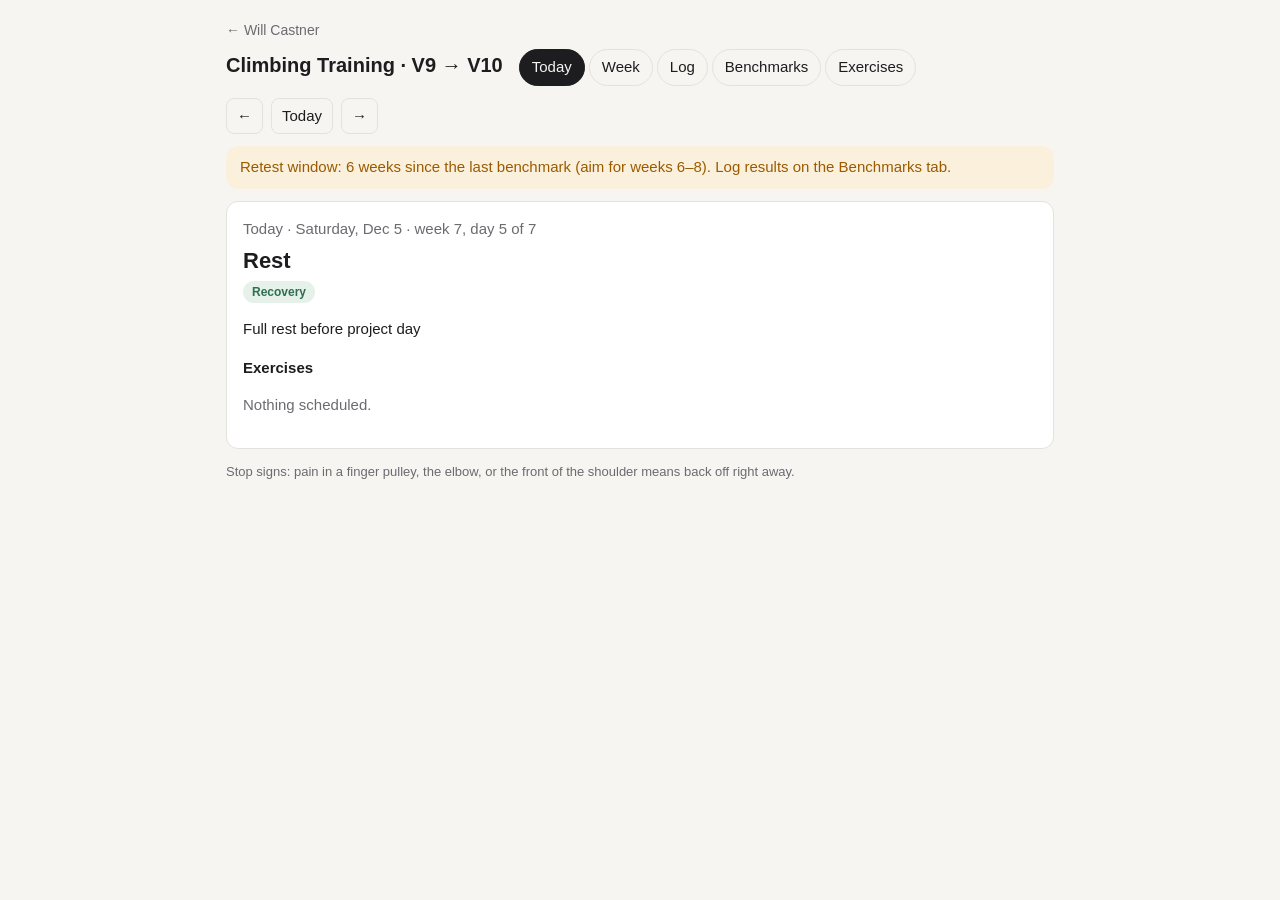
==== docs/climbing/index.html @ 8ac04bdc "Climbing training tracker at /climbing/ A self-contained page for the V9 -> V10 training plan: today" ====
<!doctype html>
<html lang="en">
<head>
<meta charset="utf-8">
<meta name="viewport" content="width=device-width,initial-scale=1">
<title>Climbing Training</title>
<style>
:root{--bg:#f6f5f2;--card:#fff;--fg:#1d1d1f;--mut:#6b6b70;--line:#e3e2dd;--acc:#2f6f4f;--accbg:#e6f1ea;--warn:#9a5b00;--warnbg:#fbf0dc;--red:#a33;--r:12px}
@media (prefers-color-scheme:dark){:root{--bg:#121214;--card:#1c1c1f;--fg:#ececee;--mut:#9a9aa2;--line:#2c2c31;--acc:#6fc196;--accbg:#1d2e25;--warn:#e0a84a;--warnbg:#33281a;--red:#e07a7a}}
*{box-sizing:border-box}
body{margin:0;background:var(--bg);color:var(--fg);font:15px/1.5 -apple-system,BlinkMacSystemFont,"Segoe UI",Roboto,sans-serif}
header{max-width:860px;margin:0 auto;padding:20px 16px 4px;display:flex;flex-wrap:wrap;gap:8px 16px;align-items:baseline}
h1{font-size:20px;margin:0}
.back{flex-basis:100%;color:var(--mut);text-decoration:none;font-size:14px}
.back:hover{color:var(--fg)}
nav{display:flex;gap:4px;flex-wrap:wrap}
nav button{background:none;border:1px solid var(--line);color:var(--fg);padding:6px 12px;border-radius:999px;cursor:pointer;font:inherit}
nav button[aria-pressed=true]{background:var(--fg);color:var(--bg);border-color:var(--fg)}
main{max-width:860px;margin:0 auto;padding:8px 16px 40px}
.card{background:var(--card);border:1px solid var(--line);border-radius:var(--r);padding:16px;margin:12px 0}
.row{display:flex;flex-wrap:wrap;gap:8px;align-items:center}
.mut{color:var(--mut)}
.pill{display:inline-block;font-size:12px;padding:2px 9px;border-radius:999px;background:var(--accbg);color:var(--acc);font-weight:600}
.pill.warn{background:var(--warnbg);color:var(--warn)}
.banner{border-radius:var(--r);padding:10px 14px;margin:12px 0;background:var(--warnbg);color:var(--warn)}
h2{font-size:22px;margin:4px 0}
h3{font-size:15px;margin:16px 0 6px}
table{width:100%;border-collapse:collapse}
th,td{text-align:left;padding:8px 6px;border-bottom:1px solid var(--line);vertical-align:top}
th{font-size:12px;color:var(--mut);font-weight:600;text-transform:uppercase;letter-spacing:.03em}
tr.today td{background:var(--accbg)}
ul.ex{list-style:none;padding:0;margin:0}
ul.ex li{padding:10px 0;border-bottom:1px solid var(--line)}
ul.ex li:last-child{border-bottom:0}
.ex b{display:block}
input,button.act,select{font:inherit;padding:7px 10px;border-radius:8px;border:1px solid var(--line);background:var(--card);color:var(--fg)}
input[type=number]{width:7em}
button.act{cursor:pointer;background:var(--acc);border-color:var(--acc);color:#fff}
button.ghost{cursor:pointer;background:none;border:1px solid var(--line);color:var(--fg);padding:6px 10px;border-radius:8px;font:inherit}
.logform{display:flex;flex-wrap:wrap;gap:8px;align-items:center;margin-top:6px}
.scroll{overflow-x:auto}
svg text{fill:var(--mut);font-size:11px}
.small{font-size:13px}
</style>
</head>
<body>
<header>
  <a class="back" href="/">&larr; Will Castner</a>
  <h1>Climbing Training · V9 → V10</h1>
  <nav aria-label="views">
    <button data-view="today" aria-pressed="true">Today</button>
    <button data-view="week">Week</button>
    <button data-view="log">Log</button>
    <button data-view="bench">Benchmarks</button>
    <button data-view="library">Exercises</button>
  </nav>
</header>
<main id="app"></main>
<script>
(function(){
// ---- data (from the training doc, 10/20/2026) ------------------------------
var ANCHOR = new Date(2026, 9, 20); // Tue Oct 20 2026 = Day 1, local time
var BW = 160;
var SCHEDULE = [
  {day:1, session:"Fingers + limit bouldering", focus:"Finger strength", work:"Max hangs, then 60–75 min of V9–V10 limit problems", ex:["Max hangs","Limit bouldering"], climb:true},
  {day:2, session:"Strength + antagonists", focus:"Pulling power", work:"Weighted pull-ups, front lever holds, push-ups or dips, band external rotations, shoulder mobility", ex:["Weighted pull-ups","Front lever progression","Push-ups or dips","Band external rotations","Shoulder mobility routine"], climb:false},
  {day:3, session:"Rest", focus:"Recovery", work:"Optional ankle and hip mobility, about 15 min", ex:["Ankle and hip mobility"], climb:false, rest:true},
  {day:4, session:"Fingers + board", focus:"Finger strength, power", work:"Max hangs, then 60 min on Kilter, Moon or Tension board", ex:["Max hangs","Board session"], climb:true},
  {day:5, session:"Rest", focus:"Recovery", work:"Full rest before project day", ex:[], climb:false, rest:true},
  {day:6, session:"Project day", focus:"Performance", work:"V9–V10 projecting, then toes-to-bar 3 × 8", ex:["Projecting","Toes-to-bar"], climb:true},
  {day:7, session:"Easy volume + mobility", focus:"Technique, recovery", work:"Optional 45 min at V5–V7, antagonists, full mobility routine", ex:["Easy volume","Push-ups or dips","Band external rotations","Ankle and hip mobility"], climb:true}
];
var LIBRARY = {
  "Max hangs": {cat:"Fingers", rx:"20mm edge, half crimp, 10 sec × 6, 3 min rest, load you could hold about 13 sec", log:"hang"},
  "Limit bouldering": {cat:"Climbing", rx:"60–75 min on V9–V10, full rest between attempts"},
  "Board session": {cat:"Climbing", rx:"60 min of powerful, reachy moves and deadpoints"},
  "Projecting": {cat:"Climbing", rx:"V9–V10, target weaknesses: reachy moves, heel hooks, high feet"},
  "Easy volume": {cat:"Climbing", rx:"45 min at V5–V7, quiet feet"},
  "Weighted pull-ups": {cat:"Pulling", rx:"5 × 3–5, heavy, 3 min rest", log:"pull"},
  "Front lever progression": {cat:"Core", rx:"4 × 5–8 sec holds"},
  "Toes-to-bar": {cat:"Core", rx:"3 × 8"},
  "Push-ups or dips": {cat:"Antagonist", rx:"3 × 10"},
  "Band external rotations": {cat:"Shoulder", rx:"2 × 15 per arm"},
  "Scap pull-ups": {cat:"Shoulder", rx:"2 × 10"},
  "Shoulder mobility routine": {cat:"Mobility", rx:"Pass-throughs, wall slides, open-book rotations, doorway pec stretch"},
  "Ankle and hip mobility": {cat:"Mobility", rx:"Knee-to-wall, ankle circles, frog stretch 60 sec, 90/90 switches × 10"}
};
var WARMUP = "Ankle circles, scap pull-ups, band external rotations, then easy climbing up to V6–V7.";
var LOGS = {hang:"Max hang (20mm, 10 sec)", pull:"Weighted pull-up (5 × 3–5)"};
var TARGETS = [
  {key:"hangtest", name:"20mm half-crimp hang, 10 sec", pct:"145–160% of bodyweight total", lo:70, hi:95},
  {key:"pulltest", name:"Weighted pull-up, 1 rep max", pct:"+55–70% of bodyweight", lo:90, hi:110}
];

// ---- storage (local to this browser only) ---------------------------------
var KEY = "climb.v1";
function load(){ try { return JSON.parse(localStorage.getItem(KEY)) || {logs:[]}; } catch(e){ return {logs:[]}; } }
function save(s){ try { localStorage.setItem(KEY, JSON.stringify(s)); return true; } catch(e){ return false; } }
var state = load();

// ---- dates ----------------------------------------------------------------
var DAY = 86400000;
function midnight(d){ return new Date(d.getFullYear(), d.getMonth(), d.getDate()); }
function daysSince(d){ return Math.round((midnight(d) - ANCHOR) / DAY); }
function cycleDay(d){ var n = daysSince(d); return ((n % 7) + 7) % 7 + 1; }
function weekNo(d){ var n = daysSince(d); return n < 0 ? 0 : Math.floor(n / 7) + 1; }
function isDeload(d){ var w = weekNo(d); return w > 0 && w % 5 === 0; }
function addDays(d, k){ return new Date(d.getFullYear(), d.getMonth(), d.getDate() + k); }
function iso(d){ return d.getFullYear() + "-" + String(d.getMonth()+1).padStart(2,"0") + "-" + String(d.getDate()).padStart(2,"0"); }
function fromIso(s){ var p = s.split("-"); return new Date(+p[0], +p[1]-1, +p[2]); }
function fmt(d, long){ return d.toLocaleDateString(undefined, long ? {weekday:"long", month:"short", day:"numeric"} : {weekday:"short", month:"short", day:"numeric"}); }
function esc(s){ return String(s).replace(/[&<>"']/g, function(c){ return {"&":"&amp;","<":"&lt;",">":"&gt;",'"':"&quot;","'":"&#39;"}[c]; }); }

var view = "today", viewDate = midnight(new Date());
try { view = localStorage.getItem("climb.view") || "today"; } catch(e) {}

// ---- helpers ---------------------------------------------------------------
function logsOf(kind){ return state.logs.filter(function(l){ return l.kind === kind; }).sort(function(a,b){ return a.date < b.date ? -1 : 1; }); }
function last(kind){ var l = logsOf(kind); return l.length ? l[l.length-1] : null; }
function lastRetest(){
  var t = state.logs.filter(function(l){ return l.kind === "hangtest" || l.kind === "pulltest"; }).map(function(l){ return l.date; }).sort();
  return t.length ? fromIso(t[t.length-1]) : ANCHOR;
}
function retestStatus(today){
  var weeks = (midnight(today) - lastRetest()) / DAY / 7;
  if (weeks >= 8) return {level:"over", text:"Retest overdue: it's been " + Math.floor(weeks) + " weeks since the last benchmark."};
  if (weeks >= 6) return {level:"due", text:"Retest window: " + Math.floor(weeks) + " weeks since the last benchmark (aim for weeks 6–8)."};
  return {level:"ok", text:"Next retest in about " + Math.max(1, Math.ceil(6 - weeks)) + " weeks."};
}
function nextHint(kind){
  var l = last(kind);
  if (!l) return "No load logged yet. Start where 10 sec feels like you could hold about 13.";
  var age = Math.round((midnight(new Date()) - fromIso(l.date)) / DAY);
  var same = logsOf(kind).filter(function(x){ return x.load === l.load; }).length;
  var step = (age >= 7 || same >= 2) ? " If it felt solid, try +" + (l.load + 2) + " to +" + (l.load + 5) + " lb." : " Hold this load until it feels solid (every 1–2 weeks, add 2–5 lb).";
  return "Last: +" + l.load + " lb on " + fmt(fromIso(l.date)) + "." + step;
}

// ---- views -----------------------------------------------------------------
function exList(names, d){
  if (!names.length) return "<p class=mut>Nothing scheduled.</p>";
  return "<ul class=ex>" + names.map(function(n){
    var e = LIBRARY[n] || {cat:"", rx:""};
    var skip = isDeload(d) && e.log;
    var form = "";
    if (e.log && !skip) {
      var mine = state.logs.filter(function(l){ return l.kind === e.log && l.date === iso(d); })[0];
      form = "<form class=logform data-kind='" + e.log + "' data-date='" + iso(d) + "'>" +
        "<label class=small>Added load (lb) <input type=number step=0.5 name=load value='" + (mine ? mine.load : "") + "' required></label>" +
        "<input name=note placeholder='note (optional)' value='" + (mine ? esc(mine.note||"") : "") + "'>" +
        "<button class=act>" + (mine ? "Update" : "Log") + "</button></form>" +
        "<div class='mut small'>" + esc(nextHint(e.log)) + "</div>";
    }
    return "<li class=ex><b>" + esc(n) + (skip ? " <span class='pill warn'>skip: deload</span>" : "") + "</b>" +
      "<span class=mut>" + esc(e.cat) + " · " + esc(e.rx) + "</span>" + form + "</li>";
  }).join("") + "</ul>";
}

function renderToday(){
  var d = viewDate, s = SCHEDULE[cycleDay(d)-1], before = daysSince(d) < 0;
  var isToday = iso(d) === iso(new Date());
  var rt = retestStatus(new Date());
  var html = "<div class=row><button class=ghost id=prev aria-label='previous day'>←</button>" +
    "<button class=ghost id=todaybtn" + (isToday ? " disabled" : "") + ">Today</button>" +
    "<button class=ghost id=next aria-label='next day'>→</button></div>";
  if (before) return html + "<div class=card><p>The plan starts Tuesday, Oct 20, 2026.</p></div>";
  if (isDeload(d)) html += "<div class=banner><b>Deload week (week " + weekNo(d) + ").</b> Keep climbing, drop hangboard and weighted pull-ups, cut volume about 40%.</div>";
  if (rt.level !== "ok" && isToday) html += "<div class=banner>" + esc(rt.text) + " Log results on the Benchmarks tab.</div>";
  html += "<div class=card><div class=mut>" + (isToday ? "Today · " : "") + esc(fmt(d, true)) + " · week " + weekNo(d) + ", day " + s.day + " of 7</div>" +
    "<h2>" + esc(s.session) + "</h2><div class=row><span class=pill>" + esc(s.focus) + "</span></div>" +
    "<p>" + esc(s.work) + (isDeload(d) && /Max hangs|Weighted/.test(s.work) ? " <span class=mut>(deload: skip the hangboard and weighted work)</span>" : "") + "</p>";
  if (s.climb) html += "<h3>Warm-up</h3><p class=mut>" + esc(WARMUP) + "</p>";
  html += "<h3>Exercises</h3>" + exList(s.ex, d) + "</div>";
  html += "<p class='mut small'>Stop signs: pain in a finger pulley, the elbow, or the front of the shoulder means back off right away.</p>";
  return html;
}

function renderWeek(){
  var today = midnight(new Date()), start = addDays(today, -(cycleDay(today)-1));
  var rows = SCHEDULE.map(function(s, i){
    var d = addDays(start, i);
    return "<tr" + (iso(d) === iso(today) ? " class=today" : "") + "><td>" + s.day + "</td><td>" + esc(fmt(d)) + "</td><td><b>" + esc(s.session) + "</b><div class='mut small'>" + esc(s.focus) + "</div></td><td>" + esc(s.work) + "</td></tr>";
  }).join("");
  return "<div class=card><div class=row style='justify-content:space-between'><div><h2>Week " + weekNo(today) + "</h2><div class=mut>" +
    esc(fmt(start)) + " – " + esc(fmt(addDays(start, 6))) + (isDeload(today) ? " · <span class='pill warn'>deload week</span>" : "") + "</div></div></div>" +
    "<div class=scroll><table><thead><tr><th>Day</th><th>Date</th><th>Session</th><th>Key work</th></tr></thead><tbody>" + rows + "</tbody></table></div>" +
    "<p class='mut small'>Hangboard days (1 and 4) sit at least 48 hours apart. Every 5th week is a deload.</p></div>";
}

function chart(kind){
  var l = logsOf(kind);
  if (l.length < 2) return "<p class='mut small'>The chart appears after two entries.</p>";
  var W = 560, H = 160, P = 30;
  var t0 = fromIso(l[0].date).getTime(), t1 = fromIso(l[l.length-1].date).getTime() || t0 + 1;
  var vals = l.map(function(x){ return x.load; }), lo = Math.min.apply(null, vals), hi = Math.max.apply(null, vals);
  if (hi === lo) { hi += 5; lo -= 5; }
  function X(t){ return P + (W - 2*P) * (t1 === t0 ? 0.5 : (t - t0) / (t1 - t0)); }
  function Y(v){ return H - P + 6 - (H - 2*P) * (v - lo) / (hi - lo); }
  var pts = l.map(function(x){ return X(fromIso(x.date).getTime()).toFixed(1) + "," + Y(x.load).toFixed(1); }).join(" ");
  var dots = l.map(function(x){ return "<circle cx='" + X(fromIso(x.date).getTime()).toFixed(1) + "' cy='" + Y(x.load).toFixed(1) + "' r='3.5' fill='var(--acc)'><title>" + esc(x.date) + ": +" + x.load + " lb</title></circle>"; }).join("");
  return "<svg viewBox='0 0 " + W + " " + H + "' width='100%' role='img' aria-label='added load over time'>" +
    "<text x='4' y='" + (Y(hi)+4) + "'>+" + hi + "</text><text x='4' y='" + (Y(lo)+4) + "'>+" + lo + "</text>" +
    "<polyline points='" + pts + "' fill='none' stroke='var(--acc)' stroke-width='2'/>" + dots + "</svg>";
}

function renderLog(){
  return Object.keys(LOGS).map(function(kind){
    var l = logsOf(kind).slice().reverse();
    var rows = l.map(function(x){
      return "<tr><td>" + esc(fmt(fromIso(x.date))) + "</td><td>+" + x.load + " lb</td><td class=mut>" + esc(x.note || "") + "</td>" +
        "<td><button class=ghost data-del='" + x.id + "' aria-label='delete entry'>×</button></td></tr>";
    }).join("") || "<tr><td colspan=4 class=mut>Nothing logged yet. Log from the Today view on days 1, 2 and 4.</td></tr>";
    return "<div class=card><h2>" + esc(LOGS[kind]) + "</h2><p class='mut small'>" + esc(nextHint(kind)) + "</p>" + chart(kind) +
      "<div class=scroll><table><thead><tr><th>Date</th><th>Added</th><th>Note</th><th></th></tr></thead><tbody>" + rows + "</tbody></table></div></div>";
  }).join("") +
  "<div class=card><h3>Backup</h3><p class='mut small'>Logs live only in this browser on this laptop. Export a copy now and then.</p>" +
  "<div class=row><button class=ghost id=export>Export logs</button><label class='ghost small' style='cursor:pointer'>Import… <input type=file id=import accept='application/json' hidden></label></div></div>";
}

function renderBench(){
  var rt = retestStatus(new Date());
  var rows = TARGETS.map(function(t){
    var l = logsOf(t.key), best = l.length ? l[l.length-1] : null;
    return "<tr><td><b>" + esc(t.name) + "</b><div class='mut small'>" + esc(t.pct) + "</div></td><td>+" + t.lo + "–" + t.hi + " lb</td>" +
      "<td>" + (best ? "+" + best.load + " lb <span class='mut small'>" + esc(fmt(fromIso(best.date))) + "</span>" + (best.load >= t.lo ? " <span class=pill>at target</span>" : "") : "<span class=mut>not tested</span>") + "</td>" +
      "<td><form class=logform data-kind='" + t.key + "' data-date='" + iso(new Date()) + "'><input type=number step=0.5 name=load placeholder='+ lb' required><button class=act>Log</button></form></td></tr>";
  }).join("");
  return "<div class=card><h2>Benchmarks</h2><p" + (rt.level !== "ok" ? " class=banner" : " class=mut") + ">" + esc(rt.text) + "</p>" +
    "<div class=scroll><table><thead><tr><th>Benchmark</th><th>V10 target (" + BW + " lb)</th><th>Latest</th><th>Log a retest</th></tr></thead><tbody>" + rows + "</tbody></table></div>" +
    "<p class='mut small'>Targets are approximate common training benchmarks, not a sourced study. Add 2–5 lb to max hangs every 1–2 weeks, deload every 4–5 weeks, retest every 6–8 weeks.</p></div>";
}

function renderLibrary(){
  var rows = Object.keys(LIBRARY).map(function(n){
    var used = SCHEDULE.filter(function(s){ return s.ex.indexOf(n) >= 0; }).map(function(s){ return s.day; });
    if (n === "Scap pull-ups") used = ["warm-up"];
    if (n === "Band external rotations") used = used.concat(["warm-up"]);
    return "<tr><td><b>" + esc(n) + "</b></td><td>" + esc(LIBRARY[n].cat) + "</td><td>" + esc(LIBRARY[n].rx) + "</td><td>" + esc(used.join(", ")) + "</td></tr>";
  }).join("");
  return "<div class=card><h2>Exercises</h2><div class=scroll><table><thead><tr><th>Exercise</th><th>Category</th><th>Prescription</th><th>Days</th></tr></thead><tbody>" + rows + "</tbody></table></div>" +
    "<p class='mut small'>Warm-up before every climbing day: " + esc(WARMUP) + "</p></div>";
}

// ---- wiring ----------------------------------------------------------------
function render(){
  var app = document.getElementById("app");
  app.innerHTML = {today:renderToday, week:renderWeek, log:renderLog, bench:renderBench, library:renderLibrary}[view]();
  document.querySelectorAll("nav button").forEach(function(b){ b.setAttribute("aria-pressed", String(b.dataset.view === view)); });
  var p = document.getElementById("prev"), n = document.getElementById("next"), t = document.getElementById("todaybtn");
  if (p) p.onclick = function(){ viewDate = addDays(viewDate, -1); render(); };
  if (n) n.onclick = function(){ viewDate = addDays(viewDate, 1); render(); };
  if (t) t.onclick = function(){ viewDate = midnight(new Date()); render(); };
  app.querySelectorAll("form.logform").forEach(function(f){
    f.onsubmit = function(e){
      e.preventDefault();
      var load = parseFloat(f.load.value);
      if (isNaN(load)) return;
      var kind = f.dataset.kind, date = f.dataset.date, note = f.note ? f.note.value.trim() : "";
      state.logs = state.logs.filter(function(l){ return !(l.kind === kind && l.date === date); });
      state.logs.push({id: Date.now() + "-" + Math.random().toString(36).slice(2,6), kind:kind, date:date, load:load, note:note});
      if (!save(state)) alert("Couldn't save: this browser is blocking local storage.");
      render();
    };
  });
  app.querySelectorAll("[data-del]").forEach(function(b){
    b.onclick = function(){ if (!confirm("Delete this entry?")) return; state.logs = state.logs.filter(function(l){ return l.id !== b.dataset.del; }); save(state); render(); };
  });
  var ex = document.getElementById("export");
  if (ex) ex.onclick = function(){
    var a = document.createElement("a");
    a.href = URL.createObjectURL(new Blob([JSON.stringify(state, null, 2)], {type:"application/json"}));
    a.download = "climbing-logs-" + iso(new Date()) + ".json"; a.click();
  };
  var im = document.getElementById("import");
  if (im) im.onchange = function(){
    var file = im.files[0]; if (!file) return;
    file.text().then(function(txt){
      try { var s = JSON.parse(txt); if (!Array.isArray(s.logs)) throw 0; if (confirm("Replace your logs with " + s.logs.length + " entries from this file?")) { state = s; save(state); render(); } }
      catch(e){ alert("That file isn't a climbing log export."); }
    });
  };
}
document.querySelectorAll("nav button").forEach(function(b){
  b.onclick = function(){ view = b.dataset.view; try { localStorage.setItem("climb.view", view); } catch(e) {} if (view === "today") viewDate = midnight(new Date()); render(); };
});
render();
})();
</script>
</body>
</html>
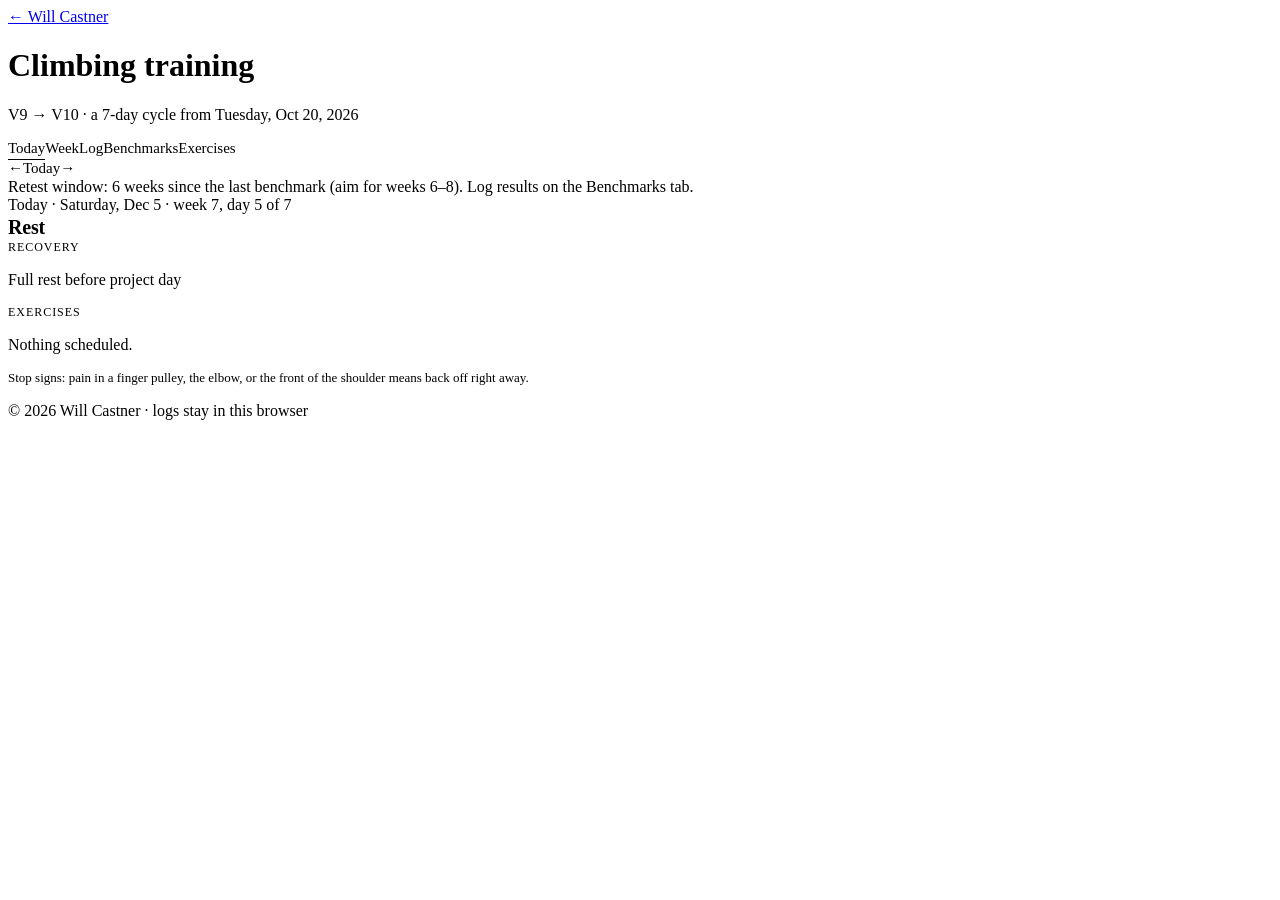
==== commit 776615a5: "Climbing: match the site's style Use /style.css and its tokens (font, colours, spacing, dark mode) i" ====
--- a/docs/climbing/index.html
+++ b/docs/climbing/index.html
@@ -4,50 +4,54 @@
 <meta charset="utf-8">
 <meta name="viewport" content="width=device-width,initial-scale=1">
 <title>Climbing Training</title>
+<link rel="stylesheet" href="/style.css">
 <style>
-:root{--bg:#f6f5f2;--card:#fff;--fg:#1d1d1f;--mut:#6b6b70;--line:#e3e2dd;--acc:#2f6f4f;--accbg:#e6f1ea;--warn:#9a5b00;--warnbg:#fbf0dc;--red:#a33;--r:12px}
-@media (prefers-color-scheme:dark){:root{--bg:#121214;--card:#1c1c1f;--fg:#ececee;--mut:#9a9aa2;--line:#2c2c31;--acc:#6fc196;--accbg:#1d2e25;--warn:#e0a84a;--warnbg:#33281a;--red:#e07a7a}}
-*{box-sizing:border-box}
-body{margin:0;background:var(--bg);color:var(--fg);font:15px/1.5 -apple-system,BlinkMacSystemFont,"Segoe UI",Roboto,sans-serif}
-header{max-width:860px;margin:0 auto;padding:20px 16px 4px;display:flex;flex-wrap:wrap;gap:8px 16px;align-items:baseline}
-h1{font-size:20px;margin:0}
-.back{flex-basis:100%;color:var(--mut);text-decoration:none;font-size:14px}
-.back:hover{color:var(--fg)}
-nav{display:flex;gap:4px;flex-wrap:wrap}
-nav button{background:none;border:1px solid var(--line);color:var(--fg);padding:6px 12px;border-radius:999px;cursor:pointer;font:inherit}
-nav button[aria-pressed=true]{background:var(--fg);color:var(--bg);border-color:var(--fg)}
-main{max-width:860px;margin:0 auto;padding:8px 16px 40px}
-.card{background:var(--card);border:1px solid var(--line);border-radius:var(--r);padding:16px;margin:12px 0}
-.row{display:flex;flex-wrap:wrap;gap:8px;align-items:center}
-.mut{color:var(--mut)}
-.pill{display:inline-block;font-size:12px;padding:2px 9px;border-radius:999px;background:var(--accbg);color:var(--acc);font-weight:600}
-.pill.warn{background:var(--warnbg);color:var(--warn)}
-.banner{border-radius:var(--r);padding:10px 14px;margin:12px 0;background:var(--warnbg);color:var(--warn)}
-h2{font-size:22px;margin:4px 0}
-h3{font-size:15px;margin:16px 0 6px}
-table{width:100%;border-collapse:collapse}
-th,td{text-align:left;padding:8px 6px;border-bottom:1px solid var(--line);vertical-align:top}
-th{font-size:12px;color:var(--mut);font-weight:600;text-transform:uppercase;letter-spacing:.03em}
-tr.today td{background:var(--accbg)}
+/* The site's own stylesheet (/style.css) sets the column, type and colours;
+   these rules only fit the tracker's parts into it, using the site's tokens. */
+header{margin-bottom:var(--space-6)}
+header .backlink{margin-bottom:var(--space-6)}
+nav.tabs{display:flex;flex-wrap:wrap;gap:var(--space-5);margin:0 0 var(--space-6)}
+nav.tabs button{font:inherit;font-size:0.9375rem;background:none;border:0;border-bottom:1px solid transparent;padding:0 0 2px;color:var(--text-secondary);cursor:pointer;transition:color 150ms ease,border-color 150ms ease}
+nav.tabs button:hover{color:var(--link)}
+nav.tabs button[aria-pressed=true]{color:var(--text-primary);border-bottom-color:var(--text-primary)}
+.card{margin:0 0 var(--space-7);padding:0 0 var(--space-6);border-bottom:1px solid var(--border)}
+.card:last-child{border-bottom:0}
+h2{font-size:1.25rem;font-weight:600;letter-spacing:-0.01em;line-height:1.3;margin:var(--space-2) 0 var(--space-3)}
+h3{font-size:0.75rem;font-weight:400;letter-spacing:0.08em;text-transform:uppercase;color:var(--text-tertiary);margin:var(--space-6) 0 var(--space-3)}
+.mut{color:var(--text-secondary)}
+.small{font-size:0.8125rem}
+.daynav{margin-bottom:var(--space-5)}
+.row{display:flex;flex-wrap:wrap;gap:var(--space-3);align-items:center}
+.pill{font-size:0.75rem;letter-spacing:0.08em;text-transform:uppercase;color:var(--text-tertiary)}
+.pill.warn{color:var(--link)}
+.banner{margin:0 0 var(--space-5);padding-left:var(--space-4);border-left:2px solid var(--link-underline);color:var(--text-secondary)}
+table{width:100%;border-collapse:collapse;font-size:0.9375rem;margin-bottom:var(--space-4)}
+th,td{text-align:left;padding:var(--space-3) var(--space-2) var(--space-3) 0;border-bottom:1px solid var(--border);vertical-align:top}
+th{font-size:0.75rem;font-weight:400;letter-spacing:0.08em;text-transform:uppercase;color:var(--text-tertiary)}
+tr.today td{color:var(--text-primary);font-weight:600}
+tr.today td:first-child::before{content:"→ ";color:var(--link)}
 ul.ex{list-style:none;padding:0;margin:0}
-ul.ex li{padding:10px 0;border-bottom:1px solid var(--line)}
+ul.ex li{padding:var(--space-4) 0;margin:0;border-bottom:1px solid var(--border);line-height:var(--leading-normal)}
 ul.ex li:last-child{border-bottom:0}
-.ex b{display:block}
-input,button.act,select{font:inherit;padding:7px 10px;border-radius:8px;border:1px solid var(--line);background:var(--card);color:var(--fg)}
-input[type=number]{width:7em}
-button.act{cursor:pointer;background:var(--acc);border-color:var(--acc);color:#fff}
-button.ghost{cursor:pointer;background:none;border:1px solid var(--line);color:var(--fg);padding:6px 10px;border-radius:8px;font:inherit}
-.logform{display:flex;flex-wrap:wrap;gap:8px;align-items:center;margin-top:6px}
+.ex b{display:block;font-weight:600}
+input,select{font:inherit;font-size:0.9375rem;padding:6px 10px;border:1px solid var(--border);border-radius:4px;background:var(--bg);color:var(--text-primary)}
+input[type=number]{width:6.5em}
+input:focus{outline:none;border-color:var(--link)}
+button.act,button.ghost,label.ghost{font:inherit;font-size:0.9375rem;background:none;border:0;border-bottom:1px solid var(--link-underline);border-radius:0;padding:0 0 1px;color:var(--link);cursor:pointer;transition:border-color 150ms ease}
+button.act:hover,button.ghost:hover,label.ghost:hover{border-bottom-color:var(--link-hover-underline)}
+button.ghost:disabled{color:var(--text-tertiary);border-bottom-color:transparent;cursor:default}
+.logform{display:flex;flex-wrap:wrap;gap:var(--space-3);align-items:center;margin:var(--space-3) 0 var(--space-2)}
 .scroll{overflow-x:auto}
-svg text{fill:var(--mut);font-size:11px}
-.small{font-size:13px}
+svg{margin:var(--space-3) 0 var(--space-4)}
+svg text{fill:var(--text-tertiary);font-family:var(--font);font-size:11px}
 </style>
 </head>
 <body>
 <header>
-  <a class="back" href="/">&larr; Will Castner</a>
-  <h1>Climbing Training · V9 → V10</h1>
-  <nav aria-label="views">
+  <a class="backlink" href="/">&larr; Will Castner</a>
+  <h1 class="post-title">Climbing training</h1>
+  <p class="post-meta">V9 → V10 · a 7-day cycle from Tuesday, Oct 20, 2026</p>
+  <nav class="tabs" aria-label="views">
     <button data-view="today" aria-pressed="true">Today</button>
     <button data-view="week">Week</button>
     <button data-view="log">Log</button>
@@ -56,6 +60,7 @@
   </nav>
 </header>
 <main id="app"></main>
+<footer><p>&copy; 2026 Will Castner &middot; logs stay in this browser</p></footer>
 <script>
 (function(){
 // ---- data (from the training doc, 10/20/2026) ------------------------------
@@ -160,7 +165,7 @@
   var d = viewDate, s = SCHEDULE[cycleDay(d)-1], before = daysSince(d) < 0;
   var isToday = iso(d) === iso(new Date());
   var rt = retestStatus(new Date());
-  var html = "<div class=row><button class=ghost id=prev aria-label='previous day'>←</button>" +
+  var html = "<div class='row daynav'><button class=ghost id=prev aria-label='previous day'>←</button>" +
     "<button class=ghost id=todaybtn" + (isToday ? " disabled" : "") + ">Today</button>" +
     "<button class=ghost id=next aria-label='next day'>→</button></div>";
   if (before) return html + "<div class=card><p>The plan starts Tuesday, Oct 20, 2026.</p></div>";
@@ -197,10 +202,10 @@
   function X(t){ return P + (W - 2*P) * (t1 === t0 ? 0.5 : (t - t0) / (t1 - t0)); }
   function Y(v){ return H - P + 6 - (H - 2*P) * (v - lo) / (hi - lo); }
   var pts = l.map(function(x){ return X(fromIso(x.date).getTime()).toFixed(1) + "," + Y(x.load).toFixed(1); }).join(" ");
-  var dots = l.map(function(x){ return "<circle cx='" + X(fromIso(x.date).getTime()).toFixed(1) + "' cy='" + Y(x.load).toFixed(1) + "' r='3.5' fill='var(--acc)'><title>" + esc(x.date) + ": +" + x.load + " lb</title></circle>"; }).join("");
+  var dots = l.map(function(x){ return "<circle cx='" + X(fromIso(x.date).getTime()).toFixed(1) + "' cy='" + Y(x.load).toFixed(1) + "' r='3.5' fill='var(--link)'><title>" + esc(x.date) + ": +" + x.load + " lb</title></circle>"; }).join("");
   return "<svg viewBox='0 0 " + W + " " + H + "' width='100%' role='img' aria-label='added load over time'>" +
     "<text x='4' y='" + (Y(hi)+4) + "'>+" + hi + "</text><text x='4' y='" + (Y(lo)+4) + "'>+" + lo + "</text>" +
-    "<polyline points='" + pts + "' fill='none' stroke='var(--acc)' stroke-width='2'/>" + dots + "</svg>";
+    "<polyline points='" + pts + "' fill='none' stroke='var(--link)' stroke-width='2'/>" + dots + "</svg>";
 }
 
 function renderLog(){
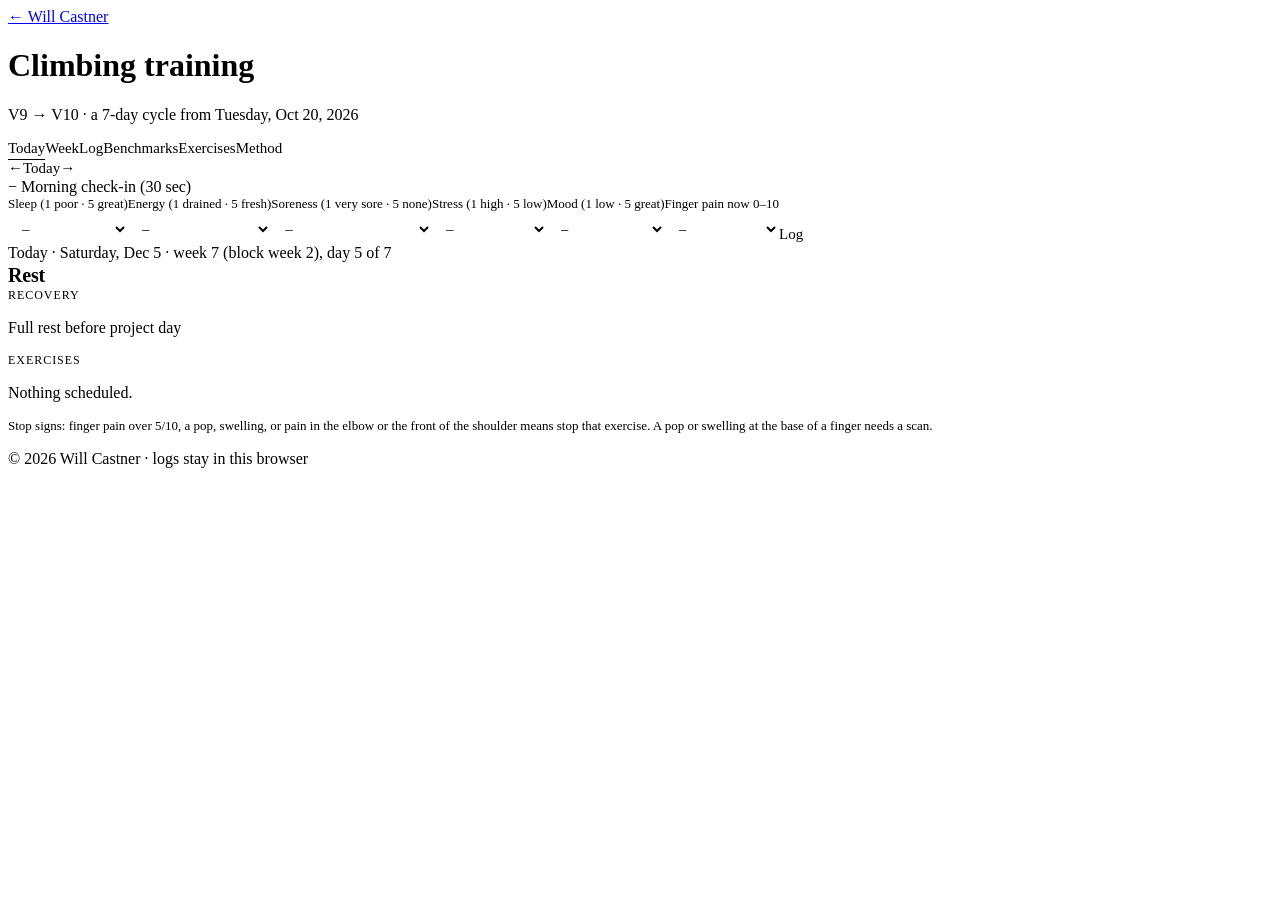
==== commit 9deeee24: "Climbing: adapt loads from logged effort, grounded in the research Move the plan into static/climbin" ====
--- a/docs/climbing/index.html
+++ b/docs/climbing/index.html
@@ -40,7 +40,18 @@
 button.act,button.ghost,label.ghost{font:inherit;font-size:0.9375rem;background:none;border:0;border-bottom:1px solid var(--link-underline);border-radius:0;padding:0 0 1px;color:var(--link);cursor:pointer;transition:border-color 150ms ease}
 button.act:hover,button.ghost:hover,label.ghost:hover{border-bottom-color:var(--link-hover-underline)}
 button.ghost:disabled{color:var(--text-tertiary);border-bottom-color:transparent;cursor:default}
-.logform{display:flex;flex-wrap:wrap;gap:var(--space-3);align-items:center;margin:var(--space-3) 0 var(--space-2)}
+.logform{display:flex;flex-wrap:wrap;gap:var(--space-3);align-items:flex-end;margin:var(--space-3) 0 var(--space-2)}
+.field{display:flex;flex-direction:column;gap:2px;font-size:0.8125rem;color:var(--text-tertiary)}
+.field.wide{flex-basis:100%}
+.field.wide input,.field.wide select{width:100%}
+.field.check{flex-direction:row;align-items:center;gap:6px;color:var(--text-secondary)}
+.rx{margin:var(--space-3) 0 0}
+ul.why{list-style:none;margin:var(--space-2) 0 0;padding:0;font-size:0.8125rem;color:var(--text-secondary)}
+details>summary{cursor:pointer;color:var(--text-secondary);list-style:none}
+details>summary::-webkit-details-marker{display:none}
+details>summary::before{content:"+ ";color:var(--link)}
+details[open]>summary::before{content:"− "}
+.banner .ghost{margin-left:var(--space-2)}
 .scroll{overflow-x:auto}
 svg{margin:var(--space-3) 0 var(--space-4)}
 svg text{fill:var(--text-tertiary);font-family:var(--font);font-size:11px}
@@ -52,50 +63,21 @@
   <h1 class="post-title">Climbing training</h1>
   <p class="post-meta">V9 → V10 · a 7-day cycle from Tuesday, Oct 20, 2026</p>
   <nav class="tabs" aria-label="views">
-    <button data-view="today" aria-pressed="true">Today</button>
+    <button data-view="today">Today</button>
     <button data-view="week">Week</button>
     <button data-view="log">Log</button>
     <button data-view="bench">Benchmarks</button>
     <button data-view="library">Exercises</button>
+    <button data-view="method">Method</button>
   </nav>
 </header>
 <main id="app"></main>
 <footer><p>&copy; 2026 Will Castner &middot; logs stay in this browser</p></footer>
 <script>
 (function(){
-// ---- data (from the training doc, 10/20/2026) ------------------------------
-var ANCHOR = new Date(2026, 9, 20); // Tue Oct 20 2026 = Day 1, local time
-var BW = 160;
-var SCHEDULE = [
-  {day:1, session:"Fingers + limit bouldering", focus:"Finger strength", work:"Max hangs, then 60–75 min of V9–V10 limit problems", ex:["Max hangs","Limit bouldering"], climb:true},
-  {day:2, session:"Strength + antagonists", focus:"Pulling power", work:"Weighted pull-ups, front lever holds, push-ups or dips, band external rotations, shoulder mobility", ex:["Weighted pull-ups","Front lever progression","Push-ups or dips","Band external rotations","Shoulder mobility routine"], climb:false},
-  {day:3, session:"Rest", focus:"Recovery", work:"Optional ankle and hip mobility, about 15 min", ex:["Ankle and hip mobility"], climb:false, rest:true},
-  {day:4, session:"Fingers + board", focus:"Finger strength, power", work:"Max hangs, then 60 min on Kilter, Moon or Tension board", ex:["Max hangs","Board session"], climb:true},
-  {day:5, session:"Rest", focus:"Recovery", work:"Full rest before project day", ex:[], climb:false, rest:true},
-  {day:6, session:"Project day", focus:"Performance", work:"V9–V10 projecting, then toes-to-bar 3 × 8", ex:["Projecting","Toes-to-bar"], climb:true},
-  {day:7, session:"Easy volume + mobility", focus:"Technique, recovery", work:"Optional 45 min at V5–V7, antagonists, full mobility routine", ex:["Easy volume","Push-ups or dips","Band external rotations","Ankle and hip mobility"], climb:true}
-];
-var LIBRARY = {
-  "Max hangs": {cat:"Fingers", rx:"20mm edge, half crimp, 10 sec × 6, 3 min rest, load you could hold about 13 sec", log:"hang"},
-  "Limit bouldering": {cat:"Climbing", rx:"60–75 min on V9–V10, full rest between attempts"},
-  "Board session": {cat:"Climbing", rx:"60 min of powerful, reachy moves and deadpoints"},
-  "Projecting": {cat:"Climbing", rx:"V9–V10, target weaknesses: reachy moves, heel hooks, high feet"},
-  "Easy volume": {cat:"Climbing", rx:"45 min at V5–V7, quiet feet"},
-  "Weighted pull-ups": {cat:"Pulling", rx:"5 × 3–5, heavy, 3 min rest", log:"pull"},
-  "Front lever progression": {cat:"Core", rx:"4 × 5–8 sec holds"},
-  "Toes-to-bar": {cat:"Core", rx:"3 × 8"},
-  "Push-ups or dips": {cat:"Antagonist", rx:"3 × 10"},
-  "Band external rotations": {cat:"Shoulder", rx:"2 × 15 per arm"},
-  "Scap pull-ups": {cat:"Shoulder", rx:"2 × 10"},
-  "Shoulder mobility routine": {cat:"Mobility", rx:"Pass-throughs, wall slides, open-book rotations, doorway pec stretch"},
-  "Ankle and hip mobility": {cat:"Mobility", rx:"Knee-to-wall, ankle circles, frog stretch 60 sec, 90/90 switches × 10"}
-};
-var WARMUP = "Ankle circles, scap pull-ups, band external rotations, then easy climbing up to V6–V7.";
-var LOGS = {hang:"Max hang (20mm, 10 sec)", pull:"Weighted pull-up (5 × 3–5)"};
-var TARGETS = [
-  {key:"hangtest", name:"20mm half-crimp hang, 10 sec", pct:"145–160% of bodyweight total", lo:70, hi:95},
-  {key:"pulltest", name:"Weighted pull-up, 1 rep max", pct:"+55–70% of bodyweight", lo:90, hi:110}
-];
+// The plan (schedule, exercises, rule numbers, sources) lives in plan.json next
+// to this page; this script applies it to the logs kept in this browser.
+var P, ANCHOR;
 
 // ---- storage (local to this browser only) ---------------------------------
 var KEY = "climb.v1";
@@ -109,164 +91,418 @@
 function daysSince(d){ return Math.round((midnight(d) - ANCHOR) / DAY); }
 function cycleDay(d){ var n = daysSince(d); return ((n % 7) + 7) % 7 + 1; }
 function weekNo(d){ var n = daysSince(d); return n < 0 ? 0 : Math.floor(n / 7) + 1; }
-function isDeload(d){ var w = weekNo(d); return w > 0 && w % 5 === 0; }
 function addDays(d, k){ return new Date(d.getFullYear(), d.getMonth(), d.getDate() + k); }
+function weekStart(d){ return addDays(midnight(d), -(cycleDay(d)-1)); }
 function iso(d){ return d.getFullYear() + "-" + String(d.getMonth()+1).padStart(2,"0") + "-" + String(d.getDate()).padStart(2,"0"); }
 function fromIso(s){ var p = s.split("-"); return new Date(+p[0], +p[1]-1, +p[2]); }
 function fmt(d, long){ return d.toLocaleDateString(undefined, long ? {weekday:"long", month:"short", day:"numeric"} : {weekday:"short", month:"short", day:"numeric"}); }
 function esc(s){ return String(s).replace(/[&<>"']/g, function(c){ return {"&":"&amp;","<":"&lt;",">":"&gt;",'"':"&quot;","'":"&#39;"}[c]; }); }
 
+// Training runs in 5-week blocks; the last week of each is a deload. Starting an
+// early deload moves the block start so that this week becomes week 5.
+function blockStart(){ return state.blockStart ? fromIso(state.blockStart) : ANCHOR; }
+function weeksIntoBlocks(d){ return Math.floor(Math.round((weekStart(d) - blockStart()) / DAY) / 7); }
+function blockWeek(d){ var w = P.block.weeks, n = weeksIntoBlocks(d); return ((n % w) + w) % w + 1; }
+function isDeload(d){ return daysSince(d) >= 0 && blockWeek(d) === P.block.deload_week; }
+function isTestWeek(d){ return daysSince(d) >= 0 && blockWeek(d) === 1 && weeksIntoBlocks(d) >= P.block.weeks; }
+
 var view = "today", viewDate = midnight(new Date());
 try { view = localStorage.getItem("climb.view") || "today"; } catch(e) {}
 
-// ---- helpers ---------------------------------------------------------------
+// ---- logs -------------------------------------------------------------------
+function R(){ return P.rules; }
+function bw(){ return state.bw || P.bodyweight_lb; }
 function logsOf(kind){ return state.logs.filter(function(l){ return l.kind === kind; }).sort(function(a,b){ return a.date < b.date ? -1 : 1; }); }
-function last(kind){ var l = logsOf(kind); return l.length ? l[l.length-1] : null; }
-function lastRetest(){
-  var t = state.logs.filter(function(l){ return l.kind === "hangtest" || l.kind === "pulltest"; }).map(function(l){ return l.date; }).sort();
-  return t.length ? fromIso(t[t.length-1]) : ANCHOR;
-}
-function retestStatus(today){
-  var weeks = (midnight(today) - lastRetest()) / DAY / 7;
-  if (weeks >= 8) return {level:"over", text:"Retest overdue: it's been " + Math.floor(weeks) + " weeks since the last benchmark."};
-  if (weeks >= 6) return {level:"due", text:"Retest window: " + Math.floor(weeks) + " weeks since the last benchmark (aim for weeks 6–8)."};
-  return {level:"ok", text:"Next retest in about " + Math.max(1, Math.ceil(6 - weeks)) + " weeks."};
-}
-function nextHint(kind){
-  var l = last(kind);
-  if (!l) return "No load logged yet. Start where 10 sec feels like you could hold about 13.";
-  var age = Math.round((midnight(new Date()) - fromIso(l.date)) / DAY);
-  var same = logsOf(kind).filter(function(x){ return x.load === l.load; }).length;
-  var step = (age >= 7 || same >= 2) ? " If it felt solid, try +" + (l.load + 2) + " to +" + (l.load + 5) + " lb." : " Hold this load until it feels solid (every 1–2 weeks, add 2–5 lb).";
-  return "Last: +" + l.load + " lb on " + fmt(fromIso(l.date)) + "." + step;
-}
+function entry(kind, date){ return state.logs.filter(function(l){ return l.kind === kind && l.date === date; })[0]; }
+function sys(l){ return (l.bw || bw()) + l.load; }
+function before(list, ds){ return list.filter(function(l){ return l.date < ds; }); }
+function lastItem(a){ return a.length ? a[a.length-1] : null; }
+
+// Turn a total (body + added) load back into added pounds, moving at least 1 lb
+// in the intended direction so small percentages still change something.
+function toAdded(total, prev, dir){
+  var a = Math.round(total - bw());
+  if (dir > 0 && a <= prev) a = prev + 1;
+  if (dir < 0 && a >= prev) a = prev - 1;
+  return a;
+}
+function pct(f){ return Math.round(Math.abs(f - 1) * 100) + "%"; }
+
+// A retest after the last training entry rescales training loads by the same
+// ratio, but only when the change is bigger than test-to-test noise.
+function rescale(kind, since){
+  var t = logsOf(kind);
+  if (t.length < 2) return null;
+  var nw = t[t.length-1], old = t[t.length-2];
+  if (nw.date <= since) return null;
+  var ratio = sys(nw) / sys(old), change = (ratio - 1) * 100;
+  if (Math.abs(change) < R().test_noise_pct) return null;
+  return {ratio: ratio, text: "Retest " + (change > 0 ? "up " : "down ") + Math.abs(change).toFixed(1) + "%, so training load moves by the same ratio."};
+}
+
+function hangMissed(l){ return l.reserve != null && (l.reserve <= R().hang_down_reserve_s || (l.planned != null && l.sets < l.planned)); }
+function pullMissed(l){ return l.missed > 0; }
+
+function hangPlan(d){
+  var r = R(), ds = iso(d), why = [], deload = isDeload(d);
+  var sets = deload ? P.block.deload_hang_sets : P.block.hang_sets_by_week[blockWeek(d)-1];
+  var ci = entry("checkin", ds);
+  if (ci && ci.finger >= r.morning_finger_pain_skip)
+    return {skip:true, sets:sets, why:["Finger pain " + ci.finger + "/10 this morning: skip hangs today and keep the climbing easy."]};
+  var l = lastItem(before(logsOf("hang"), ds).filter(function(x){ return !x.deload; }));
+  if (!l) return {sets:sets, load:null, why:["Nothing logged yet. Pick a load you could hold for about 13 sec."]};
+  var f = 1, t = rescale("hangtest", l.date);
+  if (t) { f = t.ratio; why.push(t.text); }
+  else if (l.reserve == null) why.push("The last entry has no effort rating, so hold the load.");
+  else if (hangMissed(l)) {
+    f = 1 - r.hang_down;
+    why.push((l.planned != null && l.sets < l.planned ? "Did " + l.sets + " of " + l.planned + " hangs last time" :
+      l.reserve < 0 ? "Couldn't finish the last hang last time" : "Only " + l.reserve + " sec left on the last hang") + ": about " + pct(f) + " lighter.");
+  }
+  else if (l.reserve >= r.hang_up_reserve_s) { f = 1 + r.hang_up; why.push("5+ sec left last time: about " + pct(f) + " heavier."); }
+  else why.push(l.reserve + " sec left last time, on target: same load.");
+  if (f > 1 && !t && l.pain >= r.pain_no_increase) { f = 1; why[why.length-1] = "5+ sec left last time, but finger pain was " + l.pain + "/10, so no increase."; }
+  var load = f === 1 ? l.load : toAdded(sys(l) * f, l.load, f > 1 ? 1 : -1);
+  if (deload) { load = toAdded((bw() + load) * P.block.deload_hang_factor, load, -1); why.push("Deload week: " + sets + " hangs, about " + pct(P.block.deload_hang_factor) + " lighter."); }
+  return {sets:sets, load:load, why:why};
+}
+
+function pullPlan(d){
+  var r = R(), ds = iso(d), why = [], deload = isDeload(d);
+  var sets = deload ? P.block.deload_pull_sets : P.block.pull_sets;
+  var l = lastItem(before(logsOf("pull"), ds).filter(function(x){ return !x.deload; }));
+  if (!l) return {sets:sets, load:null, why:["Nothing logged yet. Pick a load you could do 5 reps with, 2 left in the tank (RPE 8)."]};
+  var f = 1, t = rescale("pulltest", l.date), k;
+  if (t) { f = t.ratio; why.push(t.text); }
+  else if (l.rpe == null) why.push("The last entry has no effort rating, so hold the load.");
+  else if (pullMissed(l)) { f = 1 - r.pull_down_per_missed_rep * l.missed; why.push("Missed " + (l.missed > 1 ? "2+ reps" : "a rep") + " last time: about " + pct(f) + " lighter."); }
+  else if (l.rpe < r.pull_rpe_low) { k = Math.round((r.pull_rpe_low - l.rpe) / 0.5); f = 1 + r.pull_step_per_half_rpe * k; why.push("RPE " + l.rpe + " last time, easier than the target of 8: about " + pct(f) + " heavier."); }
+  else if (l.rpe > r.pull_rpe_high) { k = Math.round((l.rpe - r.pull_rpe_high) / 0.5); f = 1 - r.pull_step_per_half_rpe * k; why.push("RPE " + l.rpe + " last time, harder than the target of 8: about " + pct(f) + " lighter."); }
+  else why.push("RPE " + l.rpe + " last time, on target: same load.");
+  var load = f === 1 ? l.load : toAdded(sys(l) * f, l.load, f > 1 ? 1 : -1);
+  if (deload) { load = toAdded((bw() + load) * P.block.deload_pull_factor, load, -1); why.push("Deload week: " + sets + " sets, about " + pct(P.block.deload_pull_factor) + " lighter, stop well short of failure."); }
+  return {sets:sets, load:load, why:why};
+}
+
+// ---- check-ins ----------------------------------------------------------------
+var CHECKIN = [
+  ["sleep", "Sleep", "1 poor · 5 great"], ["energy", "Energy", "1 drained · 5 fresh"], ["soreness", "Soreness", "1 very sore · 5 none"],
+  ["stress", "Stress", "1 high · 5 low"], ["mood", "Mood", "1 low · 5 great"]
+];
+function score(c){ return CHECKIN.reduce(function(s, q){ return s + (c[q[0]] || 0); }, 0); }
+// Low means clearly below your own last four weeks (mean minus one SD, at
+// least 1 point); with under a week of history, a fixed floor stands in.
+function lowCheckin(c){
+  var from = iso(addDays(fromIso(c.date), -28));
+  var past = logsOf("checkin").filter(function(x){ return x.date < c.date && x.date >= from; }).map(score);
+  if (past.length < 7) return score(c) <= R().low_checkin_fallback_sum;
+  var m = past.reduce(function(a,b){ return a+b; }, 0) / past.length;
+  var sd = Math.sqrt(past.reduce(function(a,b){ return a + (b-m)*(b-m); }, 0) / past.length);
+  return score(c) < m - Math.max(sd, 1);
+}
+
+// Weekly check, adapted from the OSTRC overuse questionnaire (Clarsen 2013).
+var WEEKLY = [
+  {q:"Taking part in training", opts:["Full, no problems","Full, but with problems","Reduced because of problems","Couldn't train because of problems"], pts:[0,8,17,25]},
+  {q:"How much problems cut your training", opts:["Not at all","A little","Moderately","A lot","Couldn't train"], pts:[0,6,13,19,25]},
+  {q:"How much problems hurt your performance", opts:["Not at all","A little","Moderately","A lot","Couldn't train"], pts:[0,6,13,19,25]},
+  {q:"Pain from fingers, elbows or shoulders", opts:["None","Mild","Moderate","Severe"], pts:[0,8,17,25]}
+];
+function weeklyScore(w){ return WEEKLY.reduce(function(s, q, i){ return s + q.pts[w["q"+i] || 0]; }, 0); }
+function substantial(w){ return w.q0 === 3 || w.q1 >= 2 || w.q2 >= 2; }
+
+// Reasons to deload early. Each one is a sign of overreaching or an overuse
+// problem; none uses a workload ratio.
+function deloadSignals(d){
+  if (isDeload(d)) return [];
+  var ds = iso(d), out = [], r = R(), recent = iso(addDays(d, -10));
+  function lastTwo(kind){ return logsOf(kind).filter(function(l){ return !l.deload && l.date <= ds && l.date >= recent; }).slice(-2); }
+  var h = lastTwo("hang"), p = lastTwo("pull");
+  if (h.length === 2 && h.every(hangMissed)) out.push("missed the planned hang load 2 sessions in a row");
+  if (p.length === 2 && p.every(pullMissed)) out.push("missed pull-up reps 2 sessions in a row");
+  var days = [];
+  for (var i = 0; i < r.low_checkin_days; i++) days.push(entry("checkin", iso(addDays(d, -i))));
+  if (days.every(function(c){ return c && lowCheckin(c); })) out.push("the morning check-in has been low " + r.low_checkin_days + " days running");
+  var pain = [0,1].map(function(i){ return entry("checkin", iso(addDays(d, -i))); });
+  if (pain.every(function(c){ return c && c.finger >= r.morning_finger_pain_skip; })) out.push("finger pain in the morning 2 days running");
+  var w = lastItem(logsOf("weekly").filter(function(x){ return x.date <= ds && x.date > iso(addDays(d, -7)); }));
+  if (w && substantial(w)) out.push("this week's check shows a problem that's cutting training or performance");
+  return out;
+}
+
+// ---- form pieces --------------------------------------------------------------
+function num(name, val, attrs){ return "<input type=number data-num name=" + name + (val != null && val !== "" ? " value='" + val + "'" : "") + " " + (attrs || "") + ">"; }
+function sel(name, opts, val, attrs){
+  var isNum = opts.every(function(o){ return typeof o[0] === "number"; });
+  return "<select" + (isNum ? " data-num" : "") + " name=" + name + " " + (attrs || "") + "><option value=''>–</option>" + opts.map(function(o){
+    return "<option value='" + o[0] + "'" + (val != null && String(val) === String(o[0]) ? " selected" : "") + ">" + esc(o[1]) + "</option>";
+  }).join("") + "</select>";
+}
+function text(name, val, ph){ return "<input name=" + name + " value='" + esc(val || "") + "'" + (ph ? " placeholder='" + esc(ph) + "'" : "") + ">"; }
+function field(label, inner, cls){ return "<label class='field" + (cls ? " " + cls : "") + "'><span>" + esc(label) + "</span>" + inner + "</label>"; }
+function range(a, b, step){ var o = []; for (var v = a; v <= b + 1e-9; v += (step || 1)) o.push([v, String(v)]); return o; }
+function form(kind, ds, inner, existing){
+  return "<form class=logform data-kind=" + kind + " data-date=" + ds + ">" + inner + "<button class=act>" + (existing ? "Update" : "Log") + "</button></form>";
+}
+
+function hangForm(d, plan){
+  var ds = iso(d), m = entry("hang", ds) || {};
+  return form("hang", ds,
+    "<input type=hidden data-num name=planned value=" + plan.sets + ">" +
+    field("Added load (lb)", num("load", m.load != null ? m.load : plan.load, "step=0.5 required")) +
+    field("Hangs done", num("sets", m.sets != null ? m.sets : plan.sets, "min=0 max=10 required")) +
+    field("Sec left, last hang", sel("reserve", [[-1,"failed it"],[0,"0"],[1,"1"],[2,"2"],[3,"3"],[4,"4"],[5,"5+"]], m.reserve, "required")) +
+    field("Finger pain 0–10", sel("pain", range(0, 10), m.pain, "required")) +
+    field("Note", text("note", m.note), "wide"), m.id);
+}
+function pullForm(d, plan){
+  var ds = iso(d), m = entry("pull", ds) || {};
+  return form("pull", ds,
+    field("Added load (lb)", num("load", m.load != null ? m.load : plan.load, "step=0.5 required")) +
+    field("Reps", sel("missed", [[0,"all done"],[1,"missed 1"],[2,"missed 2+"]], m.missed != null ? m.missed : 0, "required")) +
+    field("RPE, last set", sel("rpe", range(6, 10, 0.5), m.rpe, "required")) +
+    field("Note", text("note", m.note), "wide"), m.id);
+}
+function testForm(t, ds){
+  var m = entry(t.key, ds) || {};
+  return form(t.key, ds, field("Max added load (lb)", num("load", m.load, "step=0.5 required")), m.id);
+}
+var TEST_HOW = {
+  hangtest: "Warm up fully, then in 3–4 attempts with 3+ min rest, find the most added weight you can hold for 10 sec on the 20mm edge, half crimp.",
+  pulltest: "Warm up, then in 3–5 attempts with 3–5 min rest, find the most added weight you can do one clean pull-up with."
+};
 
 // ---- views -----------------------------------------------------------------
-function exList(names, d){
-  if (!names.length) return "<p class=mut>Nothing scheduled.</p>";
-  return "<ul class=ex>" + names.map(function(n){
-    var e = LIBRARY[n] || {cat:"", rx:""};
-    var skip = isDeload(d) && e.log;
-    var form = "";
-    if (e.log && !skip) {
-      var mine = state.logs.filter(function(l){ return l.kind === e.log && l.date === iso(d); })[0];
-      form = "<form class=logform data-kind='" + e.log + "' data-date='" + iso(d) + "'>" +
-        "<label class=small>Added load (lb) <input type=number step=0.5 name=load value='" + (mine ? mine.load : "") + "' required></label>" +
-        "<input name=note placeholder='note (optional)' value='" + (mine ? esc(mine.note||"") : "") + "'>" +
-        "<button class=act>" + (mine ? "Update" : "Log") + "</button></form>" +
-        "<div class='mut small'>" + esc(nextHint(e.log)) + "</div>";
-    }
-    return "<li class=ex><b>" + esc(n) + (skip ? " <span class='pill warn'>skip: deload</span>" : "") + "</b>" +
-      "<span class=mut>" + esc(e.cat) + " · " + esc(e.rx) + "</span>" + form + "</li>";
-  }).join("") + "</ul>";
+function exItem(n, d){
+  var e = P.library[n] || {cat:"", rx:""}, extra = "";
+  var test = isTestWeek(d) && P.benchmarks.filter(function(t){ return t.day === cycleDay(d) && (t.key === e.log + "test"); })[0];
+  if (test) {
+    extra = "<p class=rx><span class='pill warn'>test day</span> " + esc(TEST_HOW[test.key]) + " This replaces today's training sets.</p>" + testForm(test, iso(d));
+  } else if (e.log) {
+    var plan = e.log === "hang" ? hangPlan(d) : pullPlan(d);
+    var unit = e.log === "hang" ? " × 10 sec" : " sets of 3–5";
+    extra = "<p class=rx>" + (plan.skip ? "<span class='pill warn'>skip today</span>" :
+      "Today: <strong>" + plan.sets + unit + (plan.load != null ? " at +" + plan.load + " lb" : "") + "</strong>") + "</p>" +
+      "<ul class=why>" + plan.why.map(function(w){ return "<li>" + esc(w) + "</li>"; }).join("") + "</ul>" +
+      (plan.skip ? "" : (e.log === "hang" ? hangForm(d, plan) : pullForm(d, plan)));
+  }
+  return "<li class=ex><b>" + esc(n) + "</b><span class=mut>" + esc(e.cat) + " · " + esc(e.rx) + "</span>" + extra + "</li>";
+}
+
+function checkinCard(d){
+  var ds = iso(d), m = entry("checkin", ds) || {};
+  var summary = m.id ? "Morning check-in: " + score(m) + "/25, finger pain " + m.finger + "/10" + (lowCheckin(m) ? " · lower than usual" : "") : "Morning check-in (30 sec)";
+  return "<details class=card" + (m.id ? "" : " open") + "><summary>" + esc(summary) + "</summary>" +
+    form("checkin", ds, CHECKIN.map(function(q){ return field(q[1] + " (" + q[2] + ")", sel(q[0], range(1, 5), m[q[0]], "required")); }).join("") +
+      field("Finger pain now 0–10", sel("finger", range(0, 10), m.finger, "required")), m.id) + "</details>";
+}
+
+function afterCard(d, s){
+  var ds = iso(d), m = entry("session", ds) || {};
+  var inner = field("Session effort 0–10", sel("rpe", range(0, 10), m.rpe, "required")) + field("Minutes", num("min", m.min, "min=0 max=400 required"));
+  if (s.reflect) inner +=
+    field("The crux that stopped you", text("crux", m.crux, "problem, move"), "wide") +
+    field("Why", sel("why", [["grip","grip"],["body","body position"],["power","power"],["fear","fear"],["beta","beta"],["skin","skin"],["other","other"]], m.why)) +
+    field("One thing to change next time", text("change", m.change), "wide") +
+    "<label class='field check'><input type=checkbox name=video" + (m.video ? " checked" : "") + "> filmed the crux</label>";
+  return "<div class=card><h3>After the session</h3>" + (s.reflect ? "<p class='mut small'>Write it right after, while it's fresh.</p>" : "") + form("session", ds, inner, m.id) + "</div>";
+}
+
+function weeklyCard(d){
+  var ds = iso(d), m = entry("weekly", ds) || {};
+  return "<div class=card><h3>Weekly check: fingers, elbows, shoulders</h3><p class='mut small'>Thinking about the past 7 days.</p>" +
+    form("weekly", ds, WEEKLY.map(function(q, i){ return field(q.q, sel("q" + i, q.opts.map(function(o, j){ return [j, o]; }), m["q"+i], "required"), "wide"); }).join(""), m.id) +
+    (m.id ? "<p class='mut small'>Score " + weeklyScore(m) + "/100" + (substantial(m) ? " · this is cutting training or performance: deload and get it looked at if it's not improving." : "") + "</p>" : "") + "</div>";
 }
 
 function renderToday(){
-  var d = viewDate, s = SCHEDULE[cycleDay(d)-1], before = daysSince(d) < 0;
-  var isToday = iso(d) === iso(new Date());
-  var rt = retestStatus(new Date());
+  var d = viewDate, s = P.schedule[cycleDay(d)-1], ds = iso(d);
+  var isToday = ds === iso(new Date());
   var html = "<div class='row daynav'><button class=ghost id=prev aria-label='previous day'>←</button>" +
     "<button class=ghost id=todaybtn" + (isToday ? " disabled" : "") + ">Today</button>" +
     "<button class=ghost id=next aria-label='next day'>→</button></div>";
-  if (before) return html + "<div class=card><p>The plan starts Tuesday, Oct 20, 2026.</p></div>";
-  if (isDeload(d)) html += "<div class=banner><b>Deload week (week " + weekNo(d) + ").</b> Keep climbing, drop hangboard and weighted pull-ups, cut volume about 40%.</div>";
-  if (rt.level !== "ok" && isToday) html += "<div class=banner>" + esc(rt.text) + " Log results on the Benchmarks tab.</div>";
-  html += "<div class=card><div class=mut>" + (isToday ? "Today · " : "") + esc(fmt(d, true)) + " · week " + weekNo(d) + ", day " + s.day + " of 7</div>" +
+  if (daysSince(d) < 0) return html + "<div class=card><p>The plan starts " + esc(fmt(ANCHOR, true)) + ".</p></div>";
+  if (isDeload(d)) html += "<div class=banner><b>Deload week.</b> Same days, less work: fewer and lighter hangs and pull-ups, shorter climbing, nothing to failure.</div>";
+  if (isTestWeek(d)) html += "<div class=banner><b>Test week.</b> You're fresh after the deload: day 1 tests max hangs, day 2 tests weighted pull-ups.</div>";
+  var sig = isToday ? deloadSignals(d) : [];
+  if (sig.length) html += "<div class=banner><b>Signs you could use a deload:</b> " + esc(sig.join("; ")) + ". <button class=ghost id=deloadnow>Make this week a deload</button></div>";
+  html += checkinCard(d);
+  var lastNote = lastItem(before(logsOf("session"), ds).filter(function(x){ return x.change; }));
+  html += "<div class=card><div class=mut>" + (isToday ? "Today · " : "") + esc(fmt(d, true)) + " · week " + weekNo(d) + " (block week " + blockWeek(d) + "), day " + s.day + " of 7</div>" +
     "<h2>" + esc(s.session) + "</h2><div class=row><span class=pill>" + esc(s.focus) + "</span></div>" +
-    "<p>" + esc(s.work) + (isDeload(d) && /Max hangs|Weighted/.test(s.work) ? " <span class=mut>(deload: skip the hangboard and weighted work)</span>" : "") + "</p>";
-  if (s.climb) html += "<h3>Warm-up</h3><p class=mut>" + esc(WARMUP) + "</p>";
-  html += "<h3>Exercises</h3>" + exList(s.ex, d) + "</div>";
-  html += "<p class='mut small'>Stop signs: pain in a finger pulley, the elbow, or the front of the shoulder means back off right away.</p>";
+    "<p>" + esc(s.work) + "</p>" +
+    (s.reflect && lastNote ? "<p class=banner>Last time (" + esc(fmt(fromIso(lastNote.date))) + ") you said: " + esc(lastNote.change) + "</p>" : "");
+  if (s.climb) html += "<h3>Warm-up</h3><p class=mut>" + esc(P.warmup) + "</p>";
+  html += "<h3>Exercises</h3>" + (s.ex.length ? "<ul class=ex>" + s.ex.map(function(n){ return exItem(n, d); }).join("") + "</ul>" : "<p class=mut>Nothing scheduled.</p>") + "</div>";
+  if (!s.rest) html += afterCard(d, s);
+  if (s.weekly_check) html += weeklyCard(d);
+  html += "<p class='mut small'>Stop signs: finger pain over 5/10, a pop, swelling, or pain in the elbow or the front of the shoulder means stop that exercise. A pop or swelling at the base of a finger needs a scan.</p>";
   return html;
 }
 
 function renderWeek(){
-  var today = midnight(new Date()), start = addDays(today, -(cycleDay(today)-1));
-  var rows = SCHEDULE.map(function(s, i){
+  var today = midnight(new Date()), start = weekStart(today);
+  var rows = P.schedule.map(function(s, i){
     var d = addDays(start, i);
     return "<tr" + (iso(d) === iso(today) ? " class=today" : "") + "><td>" + s.day + "</td><td>" + esc(fmt(d)) + "</td><td><b>" + esc(s.session) + "</b><div class='mut small'>" + esc(s.focus) + "</div></td><td>" + esc(s.work) + "</td></tr>";
   }).join("");
-  return "<div class=card><div class=row style='justify-content:space-between'><div><h2>Week " + weekNo(today) + "</h2><div class=mut>" +
-    esc(fmt(start)) + " – " + esc(fmt(addDays(start, 6))) + (isDeload(today) ? " · <span class='pill warn'>deload week</span>" : "") + "</div></div></div>" +
+  var hs = isDeload(today) ? P.block.deload_hang_sets : P.block.hang_sets_by_week[blockWeek(today)-1];
+  return "<div class=card><h2>Week " + weekNo(today) + "</h2><div class=mut>" +
+    esc(fmt(start)) + " – " + esc(fmt(addDays(start, 6))) + " · block week " + blockWeek(today) + " of " + P.block.weeks +
+    (isDeload(today) ? " · <span class='pill warn'>deload</span>" : "") + (isTestWeek(today) ? " · <span class='pill warn'>test week</span>" : "") + "</div>" +
     "<div class=scroll><table><thead><tr><th>Day</th><th>Date</th><th>Session</th><th>Key work</th></tr></thead><tbody>" + rows + "</tbody></table></div>" +
-    "<p class='mut small'>Hangboard days (1 and 4) sit at least 48 hours apart. Every 5th week is a deload.</p></div>";
+    "<p class='mut small'>Max hangs this week: " + hs + " per session. They build " + P.block.hang_sets_by_week.join(" → ") + " through each block, then week " + P.block.deload_week + " is a deload. Hang days sit at least 48 hours apart.</p></div>";
 }
 
 function chart(kind){
   var l = logsOf(kind);
   if (l.length < 2) return "<p class='mut small'>The chart appears after two entries.</p>";
-  var W = 560, H = 160, P = 30;
+  var W = 560, H = 160, PAD = 30;
   var t0 = fromIso(l[0].date).getTime(), t1 = fromIso(l[l.length-1].date).getTime() || t0 + 1;
   var vals = l.map(function(x){ return x.load; }), lo = Math.min.apply(null, vals), hi = Math.max.apply(null, vals);
   if (hi === lo) { hi += 5; lo -= 5; }
-  function X(t){ return P + (W - 2*P) * (t1 === t0 ? 0.5 : (t - t0) / (t1 - t0)); }
-  function Y(v){ return H - P + 6 - (H - 2*P) * (v - lo) / (hi - lo); }
+  function X(t){ return PAD + (W - 2*PAD) * (t1 === t0 ? 0.5 : (t - t0) / (t1 - t0)); }
+  function Y(v){ return H - PAD + 6 - (H - 2*PAD) * (v - lo) / (hi - lo); }
   var pts = l.map(function(x){ return X(fromIso(x.date).getTime()).toFixed(1) + "," + Y(x.load).toFixed(1); }).join(" ");
   var dots = l.map(function(x){ return "<circle cx='" + X(fromIso(x.date).getTime()).toFixed(1) + "' cy='" + Y(x.load).toFixed(1) + "' r='3.5' fill='var(--link)'><title>" + esc(x.date) + ": +" + x.load + " lb</title></circle>"; }).join("");
   return "<svg viewBox='0 0 " + W + " " + H + "' width='100%' role='img' aria-label='added load over time'>" +
     "<text x='4' y='" + (Y(hi)+4) + "'>+" + hi + "</text><text x='4' y='" + (Y(lo)+4) + "'>+" + lo + "</text>" +
     "<polyline points='" + pts + "' fill='none' stroke='var(--link)' stroke-width='2'/>" + dots + "</svg>";
 }
+function del(x){ return "<td><button class=ghost data-del='" + x.id + "' aria-label='delete entry'>×</button></td>"; }
+function table(head, rows, empty){
+  return "<div class=scroll><table><thead><tr>" + head.map(function(h){ return "<th>" + h + "</th>"; }).join("") + "<th></th></tr></thead><tbody>" +
+    (rows || "<tr><td colspan=" + (head.length + 1) + " class=mut>" + empty + "</td></tr>") + "</tbody></table></div>";
+}
 
 function renderLog(){
-  return Object.keys(LOGS).map(function(kind){
-    var l = logsOf(kind).slice().reverse();
-    var rows = l.map(function(x){
-      return "<tr><td>" + esc(fmt(fromIso(x.date))) + "</td><td>+" + x.load + " lb</td><td class=mut>" + esc(x.note || "") + "</td>" +
-        "<td><button class=ghost data-del='" + x.id + "' aria-label='delete entry'>×</button></td></tr>";
-    }).join("") || "<tr><td colspan=4 class=mut>Nothing logged yet. Log from the Today view on days 1, 2 and 4.</td></tr>";
-    return "<div class=card><h2>" + esc(LOGS[kind]) + "</h2><p class='mut small'>" + esc(nextHint(kind)) + "</p>" + chart(kind) +
-      "<div class=scroll><table><thead><tr><th>Date</th><th>Added</th><th>Note</th><th></th></tr></thead><tbody>" + rows + "</tbody></table></div></div>";
-  }).join("") +
-  "<div class=card><h3>Backup</h3><p class='mut small'>Logs live only in this browser on this laptop. Export a copy now and then.</p>" +
-  "<div class=row><button class=ghost id=export>Export logs</button><label class='ghost small' style='cursor:pointer'>Import… <input type=file id=import accept='application/json' hidden></label></div></div>";
+  var today = midnight(new Date()), html = "";
+  var hp = hangPlan(addDays(today, 1)), pp = pullPlan(addDays(today, 1));
+  html += "<div class=card><h2>Max hangs</h2><p class='mut small'>Next: " + esc(hp.load != null ? "+" + hp.load + " lb. " : "") + esc(hp.why.join(" ")) + "</p>" + chart("hang") +
+    table(["Date", "Added", "Hangs", "Sec left", "Pain", "Note"], logsOf("hang").reverse().map(function(x){
+      return "<tr><td>" + esc(fmt(fromIso(x.date))) + (x.deload ? " <span class=pill>deload</span>" : "") + "</td><td>+" + x.load + "</td><td>" + (x.sets != null ? x.sets + "/" + x.planned : "") +
+        "</td><td>" + (x.reserve == null ? "" : x.reserve < 0 ? "failed" : x.reserve >= 5 ? "5+" : x.reserve) + "</td><td>" + (x.pain != null ? x.pain : "") + "</td><td class=mut>" + esc(x.note || "") + "</td>" + del(x) + "</tr>";
+    }).join(""), "Nothing logged yet.") + "</div>";
+  html += "<div class=card><h2>Weighted pull-ups</h2><p class='mut small'>Next: " + esc(pp.load != null ? "+" + pp.load + " lb. " : "") + esc(pp.why.join(" ")) + "</p>" + chart("pull") +
+    table(["Date", "Added", "Reps", "RPE", "Note"], logsOf("pull").reverse().map(function(x){
+      return "<tr><td>" + esc(fmt(fromIso(x.date))) + (x.deload ? " <span class=pill>deload</span>" : "") + "</td><td>+" + x.load + "</td><td>" + (x.missed == null ? "" : x.missed ? "missed " + (x.missed > 1 ? "2+" : "1") : "all") +
+        "</td><td>" + (x.rpe != null ? x.rpe : "") + "</td><td class=mut>" + esc(x.note || "") + "</td>" + del(x) + "</tr>";
+    }).join(""), "Nothing logged yet.") + "</div>";
+
+  // Weekly totals: session load (effort × minutes) and hang sets kept apart,
+  // since session effort undercounts finger stress.
+  var weeks = {};
+  state.logs.forEach(function(l){
+    var w = weekNo(fromIso(l.date)); if (!w) return;
+    var o = weeks[w] = weeks[w] || {load:0, hangs:0, ci:[]};
+    if (l.kind === "session" && l.rpe != null && l.min) o.load += l.rpe * l.min;
+    if (l.kind === "hang" && l.sets) o.hangs += l.sets;
+    if (l.kind === "checkin") o.ci.push(score(l));
+  });
+  var wk = Object.keys(weeks).map(Number).sort(function(a,b){ return b - a; });
+  html += "<div class=card><h2>Week by week</h2>" + "<div class=scroll><table><thead><tr><th>Week</th><th>Session load</th><th>Hang sets</th><th>Avg check-in</th></tr></thead><tbody>" +
+    (wk.map(function(w){ var o = weeks[w]; return "<tr><td>" + w + "</td><td>" + (o.load || "") + "</td><td>" + (o.hangs || "") + "</td><td>" +
+      (o.ci.length ? (o.ci.reduce(function(a,b){ return a+b; }, 0) / o.ci.length).toFixed(1) + "/25" : "") + "</td></tr>"; }).join("") ||
+      "<tr><td colspan=4 class=mut>Fills in as you log.</td></tr>") + "</tbody></table></div>" +
+    "<p class='mut small'>Session load is effort (0–10) × minutes, summed for the week.</p></div>";
+
+  var refl = logsOf("session").filter(function(x){ return x.crux || x.change; }).reverse();
+  html += "<div class=card><h2>Session notes</h2>" + table(["Date", "Crux", "Why", "Change next time"], refl.map(function(x){
+    return "<tr><td>" + esc(fmt(fromIso(x.date))) + (x.video ? " <span class=pill>video</span>" : "") + "</td><td>" + esc(x.crux || "") + "</td><td>" + esc(x.why || "") + "</td><td>" + esc(x.change || "") + "</td>" + del(x) + "</tr>";
+  }).join(""), "Notes from limit, board and project days show up here.") + "</div>";
+
+  var ci = logsOf("checkin").reverse().slice(0, 14);
+  html += "<div class=card><h2>Check-ins</h2>" + table(["Date", "Score", "Finger pain"], ci.map(function(x){
+    return "<tr><td>" + esc(fmt(fromIso(x.date))) + "</td><td>" + score(x) + "/25" + (lowCheckin(x) ? " <span class='pill warn'>low</span>" : "") + "</td><td>" + x.finger + "</td>" + del(x) + "</tr>";
+  }).join(""), "Nothing yet. Check in from the Today view.") +
+    "<p class='mut small'>“Low” means clearly below your own last 4 weeks. The last 14 are shown.</p></div>";
+
+  html += "<div class=card><h3>Backup</h3><p class='mut small'>Logs live only in this browser. Export a copy now and then.</p>" +
+    "<div class=row><button class=ghost id=export>Export logs</button><label class='ghost small' style='cursor:pointer'>Import… <input type=file id=import accept='application/json' hidden></label></div></div>";
+  return html;
 }
 
 function renderBench(){
-  var rt = retestStatus(new Date());
-  var rows = TARGETS.map(function(t){
-    var l = logsOf(t.key), best = l.length ? l[l.length-1] : null;
-    return "<tr><td><b>" + esc(t.name) + "</b><div class='mut small'>" + esc(t.pct) + "</div></td><td>+" + t.lo + "–" + t.hi + " lb</td>" +
-      "<td>" + (best ? "+" + best.load + " lb <span class='mut small'>" + esc(fmt(fromIso(best.date))) + "</span>" + (best.load >= t.lo ? " <span class=pill>at target</span>" : "") : "<span class=mut>not tested</span>") + "</td>" +
-      "<td><form class=logform data-kind='" + t.key + "' data-date='" + iso(new Date()) + "'><input type=number step=0.5 name=load placeholder='+ lb' required><button class=act>Log</button></form></td></tr>";
+  var rows = P.benchmarks.map(function(t){
+    var l = logsOf(t.key), cur = lastItem(l), prev = l.length > 1 ? l[l.length-2] : null, change = "";
+    if (cur && prev) {
+      var c = (sys(cur) / sys(prev) - 1) * 100;
+      change = (c >= 0 ? "+" : "−") + Math.abs(c).toFixed(1) + "% <span class='mut small'>" +
+        (Math.abs(c) < R().test_noise_pct ? "within test noise" : Math.abs(c) < R().test_real_pct ? "probably real" : "real") + "</span>";
+    }
+    return "<tr><td><b>" + esc(t.name) + "</b><div class='mut small'>" + esc(TEST_HOW[t.key]) + "</div></td>" +
+      "<td>" + (cur ? "+" + cur.load + " lb <span class='mut small'>" + Math.round(sys(cur) / (cur.bw || bw()) * 100) + "% BW · " + esc(fmt(fromIso(cur.date))) + "</span>" : "<span class=mut>not tested</span>") + "</td>" +
+      "<td>" + change + "</td><td class=mut>+" + t.ref_lo + "–" + t.ref_hi + " lb</td><td>" + testForm(t, iso(new Date())) + "</td></tr>";
   }).join("");
-  return "<div class=card><h2>Benchmarks</h2><p" + (rt.level !== "ok" ? " class=banner" : " class=mut") + ">" + esc(rt.text) + "</p>" +
-    "<div class=scroll><table><thead><tr><th>Benchmark</th><th>V10 target (" + BW + " lb)</th><th>Latest</th><th>Log a retest</th></tr></thead><tbody>" + rows + "</tbody></table></div>" +
-    "<p class='mut small'>Targets are approximate common training benchmarks, not a sourced study. Add 2–5 lb to max hangs every 1–2 weeks, deload every 4–5 weeks, retest every 6–8 weeks.</p></div>";
+  var next = midnight(new Date()), n = 0;
+  while (!isTestWeek(next) && n++ < 70) next = addDays(next, 1);
+  return "<div class=card><h2>Benchmarks</h2><p class=mut>" + (isTestWeek(new Date()) ? "This is a test week." : "Next test week starts " + esc(fmt(weekStart(next))) + ", right after the deload.") + "</p>" +
+    "<div class=scroll><table><thead><tr><th>Benchmark</th><th>Latest</th><th>Change</th><th>V10 reference</th><th>Log a test</th></tr></thead><tbody>" + rows + "</tbody></table></div>" +
+    "<p class='mut small'>Test-to-test noise is about 2–3%, so a change under " + R().test_noise_pct + "% isn't counted, and over " + R().test_real_pct + "% is very likely real. A real change rescales training loads. " +
+    "The V10 reference is a rough community figure at " + bw() + " lb (" + esc(P.benchmarks[0].ref) + "); no study gives a V9 vs V10 norm, so your own trend matters more.</p>" +
+    "<form class=logform id=bwform>" + field("Body weight (lb)", num("bw", bw(), "step=0.5 min=60 max=400 required")) + "<button class=act>Save</button></form></div>";
+}
+
+function renderMethod(){
+  function src(ids){ return ids.map(function(id){ var s = P.sources[id]; return s ? "<a href='" + esc(s.url) + "'>" + esc(s.cite) + "</a>" : esc(id); }).join("; "); }
+  return "<div class=card><h2>How it adapts</h2><p class=mut>Each rule below comes from the research, with how strong the evidence is. Where studies don't settle it, it says so. The numbers live in <code>plan.json</code>, so changing the plan is a small edit.</p>" +
+    P.method.map(function(m){ return "<h3>" + esc(m.title) + "</h3><p>" + esc(m.rule) + "</p><p class='mut small'><b>Evidence:</b> " + esc(m.evidence.replace(/\.$/, "")) + ". " + src(m.sources) + "</p>"; }).join("") + "</div>" +
+    "<div class=card><h3>Changed from the original plan (" + esc(P.updated) + ")</h3><ul>" + P.changes.map(function(c){ return "<li>" + esc(c) + "</li>"; }).join("") + "</ul></div>";
 }
 
 function renderLibrary(){
-  var rows = Object.keys(LIBRARY).map(function(n){
-    var used = SCHEDULE.filter(function(s){ return s.ex.indexOf(n) >= 0; }).map(function(s){ return s.day; });
-    if (n === "Scap pull-ups") used = ["warm-up"];
-    if (n === "Band external rotations") used = used.concat(["warm-up"]);
-    return "<tr><td><b>" + esc(n) + "</b></td><td>" + esc(LIBRARY[n].cat) + "</td><td>" + esc(LIBRARY[n].rx) + "</td><td>" + esc(used.join(", ")) + "</td></tr>";
+  var rows = Object.keys(P.library).map(function(n){
+    var used = P.schedule.filter(function(s){ return s.ex.indexOf(n) >= 0; }).map(function(s){ return s.day; });
+    if (P.warmup.toLowerCase().indexOf(n.toLowerCase()) >= 0) used = used.concat(["warm-up"]);
+    return "<tr><td><b>" + esc(n) + "</b></td><td>" + esc(P.library[n].cat) + "</td><td>" + esc(P.library[n].rx) + "</td><td>" + esc(used.join(", ")) + "</td></tr>";
   }).join("");
   return "<div class=card><h2>Exercises</h2><div class=scroll><table><thead><tr><th>Exercise</th><th>Category</th><th>Prescription</th><th>Days</th></tr></thead><tbody>" + rows + "</tbody></table></div>" +
-    "<p class='mut small'>Warm-up before every climbing day: " + esc(WARMUP) + "</p></div>";
+    "<p class='mut small'>Warm-up before every climbing day: " + esc(P.warmup) + "</p></div>";
 }
 
 // ---- wiring ----------------------------------------------------------------
+var LOAD_KINDS = {hang:1, pull:1, hangtest:1, pulltest:1};
+function collect(f){
+  var o = {};
+  Array.prototype.forEach.call(f.elements, function(el){
+    if (!el.name) return;
+    if (el.type === "checkbox") o[el.name] = el.checked;
+    else if (el.value === "") return;
+    else o[el.name] = "num" in el.dataset ? parseFloat(el.value) : el.value.trim();
+  });
+  return o;
+}
 function render(){
   var app = document.getElementById("app");
-  app.innerHTML = {today:renderToday, week:renderWeek, log:renderLog, bench:renderBench, library:renderLibrary}[view]();
+  app.innerHTML = {today:renderToday, week:renderWeek, log:renderLog, bench:renderBench, method:renderMethod, library:renderLibrary}[view]();
   document.querySelectorAll("nav button").forEach(function(b){ b.setAttribute("aria-pressed", String(b.dataset.view === view)); });
   var p = document.getElementById("prev"), n = document.getElementById("next"), t = document.getElementById("todaybtn");
   if (p) p.onclick = function(){ viewDate = addDays(viewDate, -1); render(); };
   if (n) n.onclick = function(){ viewDate = addDays(viewDate, 1); render(); };
   if (t) t.onclick = function(){ viewDate = midnight(new Date()); render(); };
-  app.querySelectorAll("form.logform").forEach(function(f){
+  var dn = document.getElementById("deloadnow");
+  if (dn) dn.onclick = function(){
+    if (!confirm("Make this week a deload? The next block, and its test week, start after it.")) return;
+    state.blockStart = iso(addDays(weekStart(new Date()), -7 * (P.block.deload_week - 1)));
+    save(state); render();
+  };
+  app.querySelectorAll("form.logform[data-kind]").forEach(function(f){
     f.onsubmit = function(e){
       e.preventDefault();
-      var load = parseFloat(f.load.value);
-      if (isNaN(load)) return;
-      var kind = f.dataset.kind, date = f.dataset.date, note = f.note ? f.note.value.trim() : "";
+      var kind = f.dataset.kind, date = f.dataset.date, o = collect(f);
+      if (LOAD_KINDS[kind]) { if (isNaN(o.load)) return; o.bw = bw(); }
+      if (kind === "hang" || kind === "pull") o.deload = isDeload(fromIso(date));
+      var old = entry(kind, date);
       state.logs = state.logs.filter(function(l){ return !(l.kind === kind && l.date === date); });
-      state.logs.push({id: Date.now() + "-" + Math.random().toString(36).slice(2,6), kind:kind, date:date, load:load, note:note});
+      o.id = old ? old.id : Date.now() + "-" + Math.random().toString(36).slice(2,6);
+      o.kind = kind; o.date = date;
+      state.logs.push(o);
       if (!save(state)) alert("Couldn't save: this browser is blocking local storage.");
       render();
     };
   });
+  var bf = document.getElementById("bwform");
+  if (bf) bf.onsubmit = function(e){ e.preventDefault(); var v = parseFloat(bf.bw.value); if (!isNaN(v)) { state.bw = v; save(state); render(); } };
   app.querySelectorAll("[data-del]").forEach(function(b){
     b.onclick = function(){ if (!confirm("Delete this entry?")) return; state.logs = state.logs.filter(function(l){ return l.id !== b.dataset.del; }); save(state); render(); };
   });
@@ -286,9 +522,13 @@
   };
 }
 document.querySelectorAll("nav button").forEach(function(b){
-  b.onclick = function(){ view = b.dataset.view; try { localStorage.setItem("climb.view", view); } catch(e) {} if (view === "today") viewDate = midnight(new Date()); render(); };
+  b.onclick = function(){ view = b.dataset.view; try { localStorage.setItem("climb.view", view); } catch(e) {} if (view === "today") viewDate = midnight(new Date()); if (P) render(); };
 });
-render();
+fetch("plan.json", {cache: "no-cache"}).then(function(r){ if (!r.ok) throw r.status; return r.json(); }).then(function(plan){
+  P = plan; ANCHOR = fromIso(P.start); render();
+}).catch(function(){
+  document.getElementById("app").innerHTML = "<p class=banner>Couldn't load the plan (plan.json). Check your connection and reload.</p>";
+});
 })();
 </script>
 </body>
